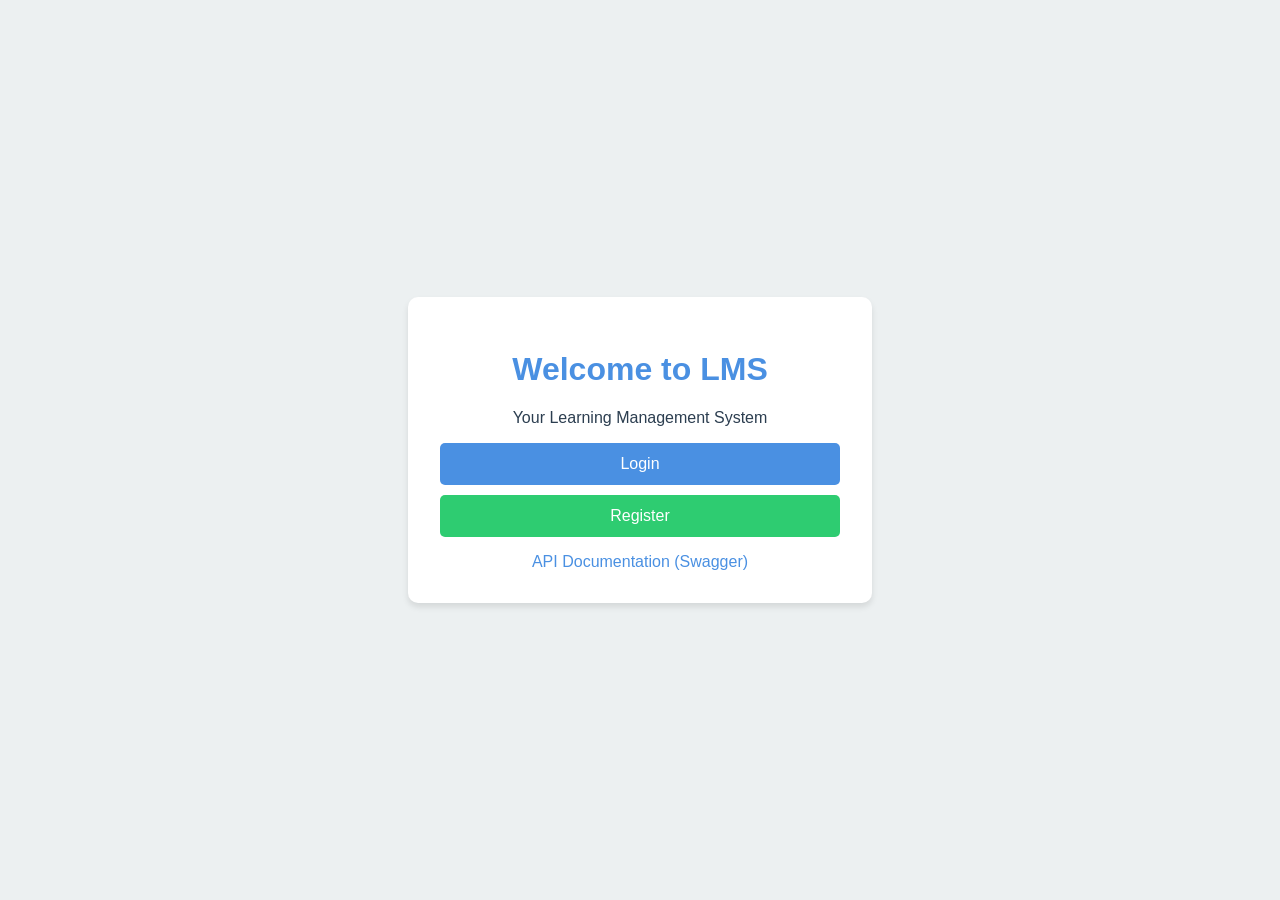
==== src/main/resources/static/index.html @ 873502d7 "dmin dashboards, lecture dashboards" ====
<!DOCTYPE html>
<html lang="en">
<head>
    <meta charset="UTF-8">
    <meta name="viewport" content="width=device-width, initial-scale=1.0">
    <title>LMS - Home</title>
    <link rel="stylesheet" href="css/style.css">
</head>
<body>
    <div class="container">
        <h1>Welcome to LMS</h1>
        <p style="text-align: center;">Your Learning Management System</p>
        <div class="links">
            <button onclick="window.location.href='login.html'">Login</button>
            <div style="height: 10px;"></div>
            <button onclick="window.location.href='register.html'" style="background-color: #2ecc71;">Register</button>
        </div>
        <div class="links">
             <a href="/swagger-ui.html">API Documentation (Swagger)</a>
        </div>
    </div>
</body>
</html>
---- src/main/resources/static/css/style.css ----
:root {
    --primary-color: #4a90e2;
    --secondary-color: #f5f6fa;
    --text-color: #2c3e50;
    --bg-color: #ecf0f1;
    --card-bg: #ffffff;
}

body {
    font-family: 'Segoe UI', Tahoma, Geneva, Verdana, sans-serif;
    background-color: var(--bg-color);
    color: var(--text-color);
    margin: 0;
    padding: 0;
    display: flex;
    justify-content: center;
    align-items: center;
    min-height: 100vh;
}

.container {
    background-color: var(--card-bg);
    padding: 2rem;
    border-radius: 10px;
    box-shadow: 0 4px 6px rgba(0, 0, 0, 0.1);
    width: 100%;
    max-width: 400px;
}

h1,
h2 {
    text-align: center;
    color: var(--primary-color);
}

.form-group {
    margin-bottom: 1.5rem;
}

label {
    display: block;
    margin-bottom: 0.5rem;
    font-weight: bold;
}

input {
    width: 100%;
    padding: 0.75rem;
    border: 1px solid #ddd;
    border-radius: 5px;
    font-size: 1rem;
    box-sizing: border-box;
    /* fix padding issue */
}

button {
    width: 100%;
    padding: 0.75rem;
    background-color: var(--primary-color);
    color: white;
    border: none;
    border-radius: 5px;
    font-size: 1rem;
    cursor: pointer;
    transition: background-color 0.3s;
}

button:hover {
    background-color: #357abd;
}

.links {
    text-align: center;
    margin-top: 1rem;
}

a {
    color: var(--primary-color);
    text-decoration: none;
}

a:hover {
    text-decoration: underline;
}

/* Dashboard specific */
.dashboard-container {
    max-width: 800px;
}

.profile-info {
    margin-bottom: 2rem;
}

/* --- Admin Dashboard Layout --- */
:root {
    --maroon-primary: #800000;
    --maroon-light: #a52a2a;
    --black-bg: #121212;
    --black-sidebar: #1a1a1a;
    --white-text: #f5f5f5;
    --gray-text: #bdc3c7;
    --card-bg-dark: #2c2c2c;
}

.admin-container {
    display: flex;
    width: 100%;
    min-height: 100vh;
    background-color: var(--black-bg);
    color: var(--white-text);
}

/* Sidebar */
.sidebar {
    width: 260px;
    background-color: var(--black-sidebar);
    color: var(--white-text);
    display: flex;
    flex-direction: column;
    box-shadow: 2px 0 10px rgba(0, 0, 0, 0.5);
    border-right: 1px solid #333;
}

.sidebar-header {
    background-color: var(--maroon-primary);
    padding: 1.5rem;
    text-align: center;
    border-bottom: 2px solid #500000;
}

.sidebar-header h3 {
    color: white;
    margin: 0;
    font-size: 1.5rem;
    text-transform: uppercase;
    letter-spacing: 1px;
}

.sidebar-menu {
    list-style: none;
    padding: 0;
    margin: 0;
    flex-grow: 1;
}

.sidebar-menu li {
    padding: 1.2rem;
    cursor: pointer;
    border-bottom: 1px solid #2a2a2a;
    transition: all 0.3s ease;
    color: var(--gray-text);
}

.sidebar-menu li:hover,
.sidebar-menu li.active {
    background-color: var(--maroon-primary);
    color: white;
    padding-left: 1.5rem;
}

.sidebar-menu li i {
    margin-right: 15px;
    width: 25px;
    text-align: center;
}

.logout-btn {
    background-color: #333;
    margin-top: auto;
    border-top: 1px solid #444;
}

.logout-btn:hover {
    background-color: var(--maroon-light) !important;
}

/* Main Content */
.main-content {
    flex-grow: 1;
    padding: 2.5rem;
    background-color: var(--black-bg);
    overflow-y: auto;
}

h2 {
    color: var(--white-text);
    border-bottom: 2px solid var(--maroon-primary);
    padding-bottom: 10px;
    margin-bottom: 20px;
    display: inline-block;
}

.section {
    display: none;
    animation: fadeIn 0.4s ease-out;
}

.section.active {
    display: block;
}

@keyframes fadeIn {
    from {
        opacity: 0;
        transform: translateY(15px);
    }

    to {
        opacity: 1;
        transform: translateY(0);
    }
}

/* Stats */
.stats-container {
    display: grid;
    grid-template-columns: repeat(auto-fit, minmax(220px, 1fr));
    gap: 2rem;
    margin-bottom: 2rem;
}

.stat-card {
    background: linear-gradient(145deg, #2c2c2c, #222);
    padding: 2rem;
    border-radius: 12px;
    box-shadow: 0 4px 15px rgba(0, 0, 0, 0.3);
    text-align: center;
    border-left: 5px solid var(--maroon-primary);
    transition: transform 0.3s;
}

.stat-card:hover {
    transform: translateY(-5px);
}

.stat-card h3 {
    margin-bottom: 0.5rem;
    font-size: 1.1rem;
    color: var(--gray-text);
    text-transform: uppercase;
}

.stat-card p {
    font-size: 2.5rem;
    font-weight: bold;
    color: white;
    margin: 0;
}

/* Tables */
table {
    width: 100%;
    border-collapse: collapse;
    background: #1e1e1e;
    border-radius: 12px;
    overflow: hidden;
    box-shadow: 0 4px 15px rgba(0, 0, 0, 0.3);
    color: var(--gray-text);
}

th,
td {
    padding: 1.2rem;
    text-align: left;
    border-bottom: 1px solid #333;
}

th {
    background-color: var(--maroon-primary);
    color: white;
    text-transform: uppercase;
    font-size: 0.9rem;
    letter-spacing: 0.5px;
}

tr:hover {
    background-color: #2a2a2a;
}

/* Cards (Courses etc) */
.grid-container {
    display: grid;
    grid-template-columns: repeat(auto-fill, minmax(280px, 1fr));
    gap: 2rem;
}

.card {
    background: #1e1e1e;
    padding: 1.5rem;
    border-radius: 12px;
    box-shadow: 0 4px 10px rgba(0, 0, 0, 0.3);
    border-top: 4px solid var(--maroon-primary);
    transition: transform 0.3s;
    color: var(--gray-text);
}

.card:hover {
    transform: translateY(-5px);
    box-shadow: 0 8px 20px rgba(0, 0, 0, 0.5);
}

.card h3 {
    margin-top: 0;
    font-size: 1.4rem;
    color: white;
}

/* Buttons and Actions */
.action-bar {
    margin-bottom: 1.5rem;
    text-align: right;
}

.btn-primary {
    background-color: var(--maroon-primary);
    color: white;
    border: none;
    padding: 0.6rem 1.2rem;
    border-radius: 6px;
    cursor: pointer;
    width: auto;
    font-weight: bold;
    box-shadow: 0 2px 5px rgba(0, 0, 0, 0.2);
    transition: background 0.3s;
}

.btn-primary:hover {
    background-color: #a00000;
}

.btn-secondary {
    background-color: #444;
    color: white;
    border: none;
    padding: 0.4rem 1rem;
    border-radius: 4px;
    cursor: pointer;
    font-size: 0.9rem;
    width: auto;
    margin-left: 5px;
}

.btn-secondary:hover {
    background-color: #666;
}

.btn-danger {
    background-color: #c0392b;
    color: white;
    border: none;
    padding: 0.4rem 1rem;
    border-radius: 4px;
    cursor: pointer;
    font-size: 0.9rem;
    width: auto;
}

.btn-danger:hover {
    background-color: #e74c3c;
}

/* Announcements */
.announcement-item {
    background: #1e1e1e;
    padding: 1.5rem;
    margin-bottom: 1.5rem;
    border-left: 5px solid var(--maroon-primary);
    box-shadow: 0 4px 10px rgba(0, 0, 0, 0.2);
    border-radius: 8px;
    color: var(--gray-text);
}

.announcement-item h4 {
    color: white;
    margin-top: 0;
}

/* Modal */
.modal {
    display: none;
    position: fixed;
    z-index: 1000;
    left: 0;
    top: 0;
    width: 100%;
    height: 100%;
    background-color: rgba(0, 0, 0, 0.7);
    backdrop-filter: blur(5px);
}

.modal-content {
    background-color: #2c2c2c;
    color: white;
    margin: 10% auto;
    padding: 2.5rem;
    border-radius: 12px;
    width: 50%;
    max-width: 500px;
    position: relative;
    box-shadow: 0 10px 30px rgba(0, 0, 0, 0.5);
    border: 1px solid #444;
}

.modal-content input,
.modal-content textarea {
    background-color: #1a1a1a;
    border: 1px solid #444;
    color: white;
    margin-bottom: 1rem;
}

.close {
    position: absolute;
    right: 1.5rem;
    top: 1rem;
    font-size: 1.5rem;
    cursor: pointer;
    color: #999;
}

.close:hover {
    color: white;
}

/* Profile Card */
.profile-card {
    background: #1e1e1e;
    padding: 2.5rem;
    border-radius: 12px;
    box-shadow: 0 5px 15px rgba(0, 0, 0, 0.3);
    max-width: 400px;
    border-top: 5px solid var(--maroon-primary);
    color: var(--gray-text);
}

.profile-card span {
    color: white;
    font-weight: bold;
}
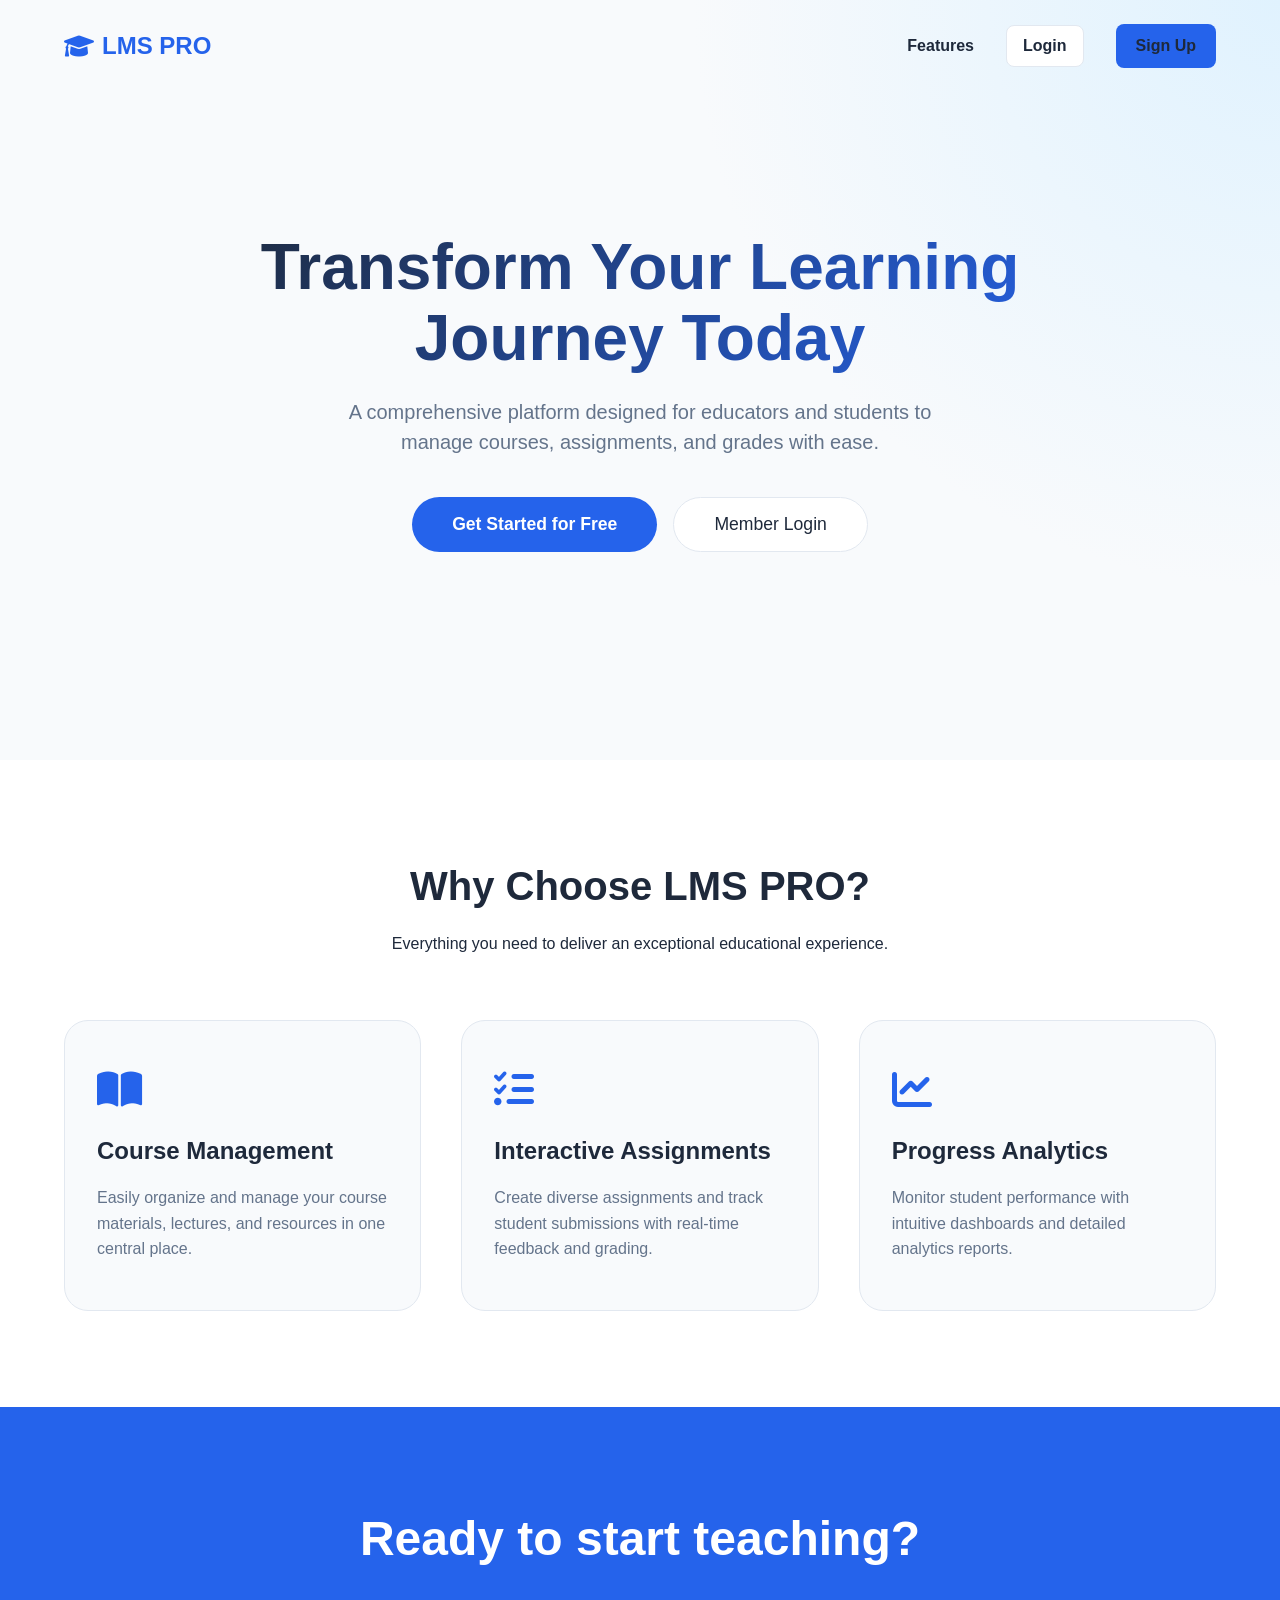
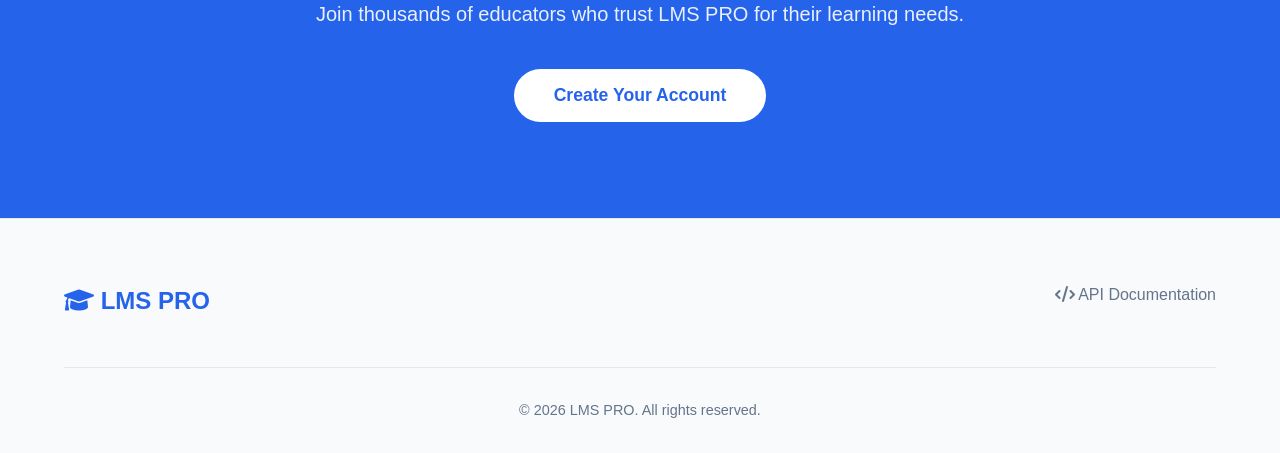
==== commit 6ffff241: "main functtions" ====
--- a/src/main/resources/static/index.html
+++ b/src/main/resources/static/index.html
@@ -1,23 +1,83 @@
 <!DOCTYPE html>
 <html lang="en">
+
 <head>
     <meta charset="UTF-8">
     <meta name="viewport" content="width=device-width, initial-scale=1.0">
-    <title>LMS - Home</title>
+    <title>LMS - Professional Learning Management System</title>
     <link rel="stylesheet" href="css/style.css">
+    <link rel="stylesheet" href="https://cdnjs.cloudflare.com/ajax/libs/font-awesome/6.0.0/css/all.min.css">
 </head>
+
 <body>
-    <div class="container">
-        <h1>Welcome to LMS</h1>
-        <p style="text-align: center;">Your Learning Management System</p>
-        <div class="links">
-            <button onclick="window.location.href='login.html'">Login</button>
-            <div style="height: 10px;"></div>
-            <button onclick="window.location.href='register.html'" style="background-color: #2ecc71;">Register</button>
+    <nav class="landing-nav">
+        <a href="#" class="logo">
+            <i class="fas fa-graduation-cap"></i> LMS PRO
+        </a>
+        <div class="nav-links">
+            <a href="#features">Features</a>
+            <a href="login.html" class="btn-secondary">Login</a>
+            <a href="register.html" class="btn-primary">Sign Up</a>
         </div>
-        <div class="links">
-             <a href="/swagger-ui.html">API Documentation (Swagger)</a>
+    </nav>
+
+    <header class="hero">
+        <h1>Transform Your Learning Journey Today</h1>
+        <p>A comprehensive platform designed for educators and students to manage courses, assignments, and grades with
+            ease.</p>
+        <div class="hero-btns">
+            <button onclick="window.location.href='register.html'" class="btn-primary btn-hero">Get Started for
+                Free</button>
+            <button onclick="window.location.href='login.html'" class="btn-secondary btn-hero">Member Login</button>
         </div>
-    </div>
+    </header>
+
+    <section id="features" class="features">
+        <div class="section-header">
+            <h2>Why Choose LMS PRO?</h2>
+            <p>Everything you need to deliver an exceptional educational experience.</p>
+        </div>
+        <div class="feature-grid">
+            <div class="feature-card">
+                <i class="fas fa-book-open"></i>
+                <h3>Course Management</h3>
+                <p>Easily organize and manage your course materials, lectures, and resources in one central place.</p>
+            </div>
+            <div class="feature-card">
+                <i class="fas fa-tasks"></i>
+                <h3>Interactive Assignments</h3>
+                <p>Create diverse assignments and track student submissions with real-time feedback and grading.</p>
+            </div>
+            <div class="feature-card">
+                <i class="fas fa-chart-line"></i>
+                <h3>Progress Analytics</h3>
+                <p>Monitor student performance with intuitive dashboards and detailed analytics reports.</p>
+            </div>
+        </div>
+    </section>
+
+    <section class="cta-section">
+        <h2>Ready to start teaching?</h2>
+        <p>Join thousands of educators who trust LMS PRO for their learning needs.</p>
+        <button onclick="window.location.href='register.html'" class="btn-primary btn-hero btn-white">Create Your
+            Account</button>
+    </section>
+
+    <footer>
+        <div class="footer-content">
+            <div class="footer-logo">
+                <i class="fas fa-graduation-cap"></i> LMS PRO
+            </div>
+            <div class="footer-links">
+                <a href="/swagger-ui.html" style="color: var(--text-muted); text-decoration: none;">
+                    <i class="fas fa-code"></i> API Documentation
+                </a>
+            </div>
+        </div>
+        <div class="footer-bottom">
+            &copy; 2026 LMS PRO. All rights reserved.
+        </div>
+    </footer>
 </body>
-</html>
+
+</html>
--- a/src/main/resources/static/css/style.css
+++ b/src/main/resources/static/css/style.css
@@ -1,382 +1,454 @@
+/* Professional Light-Blue & White Theme Dashboard Styles */
+
 :root {
-    --primary-color: #4a90e2;
-    --secondary-color: #f5f6fa;
-    --text-color: #2c3e50;
-    --bg-color: #ecf0f1;
-    --card-bg: #ffffff;
-}
-
-body {
-    font-family: 'Segoe UI', Tahoma, Geneva, Verdana, sans-serif;
-    background-color: var(--bg-color);
-    color: var(--text-color);
+    /* Primary Color Palette */
+    --primary: #2563eb;
+    --primary-hover: #1d4ed8;
+    --primary-light: #dbeafe;
+    --primary-soft: #eff6ff;
+
+    /* Neutral Palette */
+    --bg-main: #f8fafc;
+    --bg-white: #ffffff;
+    --bg-sidebar: #ffffff;
+
+    /* Text Palette */
+    --text-main: #1e293b;
+    --text-muted: #64748b;
+    --text-white: #ffffff;
+
+    /* UI Elements */
+    --border: #e2e8f0;
+    --shadow-sm: 0 1px 2px 0 rgb(0 0 0 / 0.05);
+    --shadow: 0 4px 6px -1px rgb(0 0 0 / 0.1), 0 2px 4px -2px rgb(0 0 0 / 0.1);
+    --shadow-md: 0 10px 15px -3px rgb(0 0 0 / 0.1), 0 4px 6px -2px rgb(0 0 0 / 0.05);
+    --shadow-lg: 0 20px 25px -5px rgb(0 0 0 / 0.1), 0 8px 10px -6px rgb(0 0 0 / 0.1);
+    --shadow-xl: 0 25px 50px -12px rgb(0 0 0 / 0.25);
+
+    --glass: rgba(255, 255, 255, 0.7);
+    --glass-border: rgba(255, 255, 255, 0.2);
+    --glass-blur: blur(12px);
+
+    /* Transitions */
+    --transition: all 0.3s cubic-bezier(0.4, 0, 0.2, 1);
+    --transition-slow: all 0.5s cubic-bezier(0.4, 0, 0.2, 1);
+
+    /* Radius */
+    --radius-sm: 0.375rem;
+    --radius: 0.5rem;
+    --radius-md: 0.75rem;
+    --radius-lg: 1rem;
+    --radius-xl: 1.5rem;
+    --radius-2xl: 2rem;
+
+    /* Semantic Colors */
+    --success: #10b981;
+    --success-soft: #ecfdf5;
+    --warning: #f59e0b;
+    --warning-soft: #fffbeb;
+    --danger: #ef4444;
+    --danger-soft: #fef2f2;
+    --info: #0ea5e9;
+    --info-soft: #f0f9ff;
+}
+
+* {
     margin: 0;
     padding: 0;
-    display: flex;
-    justify-content: center;
-    align-items: center;
+    box-sizing: border-box;
+}
+
+body {
+    font-family: 'Inter', -apple-system, BlinkMacSystemFont, "Segoe UI", Roboto, Helvetica, Arial, sans-serif;
+    background-color: var(--bg-main);
+    color: var(--text-main);
+    line-height: 1.5;
+}
+
+/* --- Layout Structure --- */
+.admin-container {
+    display: flex;
     min-height: 100vh;
-}
-
-.container {
-    background-color: var(--card-bg);
-    padding: 2rem;
-    border-radius: 10px;
-    box-shadow: 0 4px 6px rgba(0, 0, 0, 0.1);
-    width: 100%;
-    max-width: 400px;
-}
-
-h1,
-h2 {
-    text-align: center;
-    color: var(--primary-color);
-}
-
-.form-group {
-    margin-bottom: 1.5rem;
-}
-
-label {
-    display: block;
-    margin-bottom: 0.5rem;
-    font-weight: bold;
-}
-
-input {
-    width: 100%;
-    padding: 0.75rem;
-    border: 1px solid #ddd;
-    border-radius: 5px;
-    font-size: 1rem;
-    box-sizing: border-box;
-    /* fix padding issue */
-}
-
-button {
-    width: 100%;
-    padding: 0.75rem;
-    background-color: var(--primary-color);
-    color: white;
-    border: none;
-    border-radius: 5px;
-    font-size: 1rem;
-    cursor: pointer;
-    transition: background-color 0.3s;
-}
-
-button:hover {
-    background-color: #357abd;
-}
-
-.links {
-    text-align: center;
-    margin-top: 1rem;
-}
-
-a {
-    color: var(--primary-color);
-    text-decoration: none;
-}
-
-a:hover {
-    text-decoration: underline;
-}
-
-/* Dashboard specific */
-.dashboard-container {
-    max-width: 800px;
-}
-
-.profile-info {
-    margin-bottom: 2rem;
-}
-
-/* --- Admin Dashboard Layout --- */
-:root {
-    --maroon-primary: #800000;
-    --maroon-light: #a52a2a;
-    --black-bg: #121212;
-    --black-sidebar: #1a1a1a;
-    --white-text: #f5f5f5;
-    --gray-text: #bdc3c7;
-    --card-bg-dark: #2c2c2c;
-}
-
-.admin-container {
-    display: flex;
-    width: 100%;
-    min-height: 100vh;
-    background-color: var(--black-bg);
-    color: var(--white-text);
 }
 
 /* Sidebar */
 .sidebar {
-    width: 260px;
-    background-color: var(--black-sidebar);
-    color: var(--white-text);
+    width: 280px;
+    background: var(--bg-white);
+    border-right: 1px solid var(--border);
     display: flex;
     flex-direction: column;
-    box-shadow: 2px 0 10px rgba(0, 0, 0, 0.5);
-    border-right: 1px solid #333;
+    position: fixed;
+    height: 100vh;
+    z-index: 100;
+    transition: var(--transition);
 }
 
 .sidebar-header {
-    background-color: var(--maroon-primary);
-    padding: 1.5rem;
-    text-align: center;
-    border-bottom: 2px solid #500000;
-}
-
-.sidebar-header h3 {
-    color: white;
-    margin: 0;
-    font-size: 1.5rem;
-    text-transform: uppercase;
-    letter-spacing: 1px;
+    padding: 2.5rem 1.5rem;
+    display: flex;
+    align-items: center;
+    gap: 1rem;
+    border-bottom: 1px solid var(--bg-main);
+}
+
+.sidebar-header h3,
+.sidebar-header h2 {
+    color: var(--primary);
+    font-weight: 700;
+    font-size: 1.25rem;
+    display: flex;
+    align-items: center;
+    gap: 0.75rem;
 }
 
 .sidebar-menu {
     list-style: none;
-    padding: 0;
-    margin: 0;
+    padding: 0 1rem;
     flex-grow: 1;
 }
 
 .sidebar-menu li {
-    padding: 1.2rem;
+    padding: 0.75rem 1rem;
+    margin-bottom: 0.5rem;
+    border-radius: 0.5rem;
     cursor: pointer;
-    border-bottom: 1px solid #2a2a2a;
-    transition: all 0.3s ease;
-    color: var(--gray-text);
+    color: var(--text-muted);
+    font-weight: 500;
+    transition: all 0.2s;
+    display: flex;
+    align-items: center;
+    gap: 1rem;
+}
+
+.sidebar-menu li i {
+    width: 20px;
+    text-align: center;
+    font-size: 1.1rem;
 }
 
 .sidebar-menu li:hover,
 .sidebar-menu li.active {
-    background-color: var(--maroon-primary);
-    color: white;
-    padding-left: 1.5rem;
-}
-
-.sidebar-menu li i {
-    margin-right: 15px;
-    width: 25px;
+    background-color: var(--primary-soft);
+    color: var(--primary);
+}
+
+.logout-btn {
+    margin: 1rem;
+    padding: 0.75rem 1rem;
+    border-radius: 0.5rem;
+    background-color: #fee2e2;
+    color: #ef4444 !important;
+    font-weight: 600;
     text-align: center;
-}
-
-.logout-btn {
-    background-color: #333;
-    margin-top: auto;
-    border-top: 1px solid #444;
+    cursor: pointer;
+    transition: background 0.2s;
 }
 
 .logout-btn:hover {
-    background-color: var(--maroon-light) !important;
-}
-
-/* Main Content */
+    background-color: #fecaca;
+}
+
+/* Main Content Area */
 .main-content {
+    margin-left: 260px;
     flex-grow: 1;
-    padding: 2.5rem;
-    background-color: var(--black-bg);
-    overflow-y: auto;
-}
-
-h2 {
-    color: var(--white-text);
-    border-bottom: 2px solid var(--maroon-primary);
-    padding-bottom: 10px;
-    margin-bottom: 20px;
-    display: inline-block;
+    padding: 2rem 3rem;
+}
+
+.action-bar input[type="text"] {
+    padding: 0.75rem 1.25rem;
+    border-radius: 50px;
+    border: 1px solid var(--border);
+    font-size: 0.9rem;
+    transition: all 0.3s ease;
+    background: white;
+    box-shadow: 0 2px 4px rgba(0, 0, 0, 0.02);
+}
+
+.action-bar input[type="text"]:focus {
+    border-color: var(--primary);
+    box-shadow: 0 0 0 4px var(--primary-soft);
+    outline: none;
+    width: 350px !important;
+}
+
+.filter-bar input,
+.filter-bar select {
+    border-radius: 50px !important;
+    padding-left: 1.5rem !important;
+    padding-right: 1.5rem !important;
+}
+
+header {
+    display: flex;
+    justify-content: space-between;
+    align-items: center;
+    margin-bottom: 2.5rem;
+}
+
+header h1 {
+    font-size: 1.875rem;
+    font-weight: 700;
+    color: var(--text-main);
+}
+
+/* --- UI Components --- */
+
+/* Stat Cards */
+.stats-container,
+.stats-grid,
+.stats-overview {
+    display: grid;
+    grid-template-columns: repeat(auto-fit, minmax(240px, 1fr));
+    gap: 1.5rem;
+    margin-bottom: 2.5rem;
+}
+
+.stat-card {
+    background: var(--bg-white);
+    padding: 1.75rem;
+    border-radius: var(--radius-xl);
+    border: 1px solid var(--border);
+    box-shadow: var(--shadow);
+    display: flex;
+    align-items: center;
+    gap: 1.5rem;
+    transition: var(--transition);
+    position: relative;
+    overflow: hidden;
+}
+
+.stat-card::after {
+    content: '';
+    position: absolute;
+    top: 0;
+    right: 0;
+    width: 100px;
+    height: 100px;
+    background: linear-gradient(135deg, transparent, rgba(37, 99, 235, 0.03));
+    border-radius: 0 0 0 100%;
+}
+
+.stat-card:hover {
+    transform: translateY(-5px);
+    box-shadow: var(--shadow-lg);
+    border-color: var(--primary-light);
+}
+
+.stat-icon {
+    width: 56px;
+    height: 56px;
+    border-radius: var(--radius-lg);
+    display: flex;
+    align-items: center;
+    justify-content: center;
+    font-size: 1.5rem;
+    flex-shrink: 0;
+}
+
+.stat-icon.blue {
+    background: var(--info-soft);
+    color: var(--info);
+}
+
+.stat-icon.green {
+    background: var(--success-soft);
+    color: var(--success);
+}
+
+.stat-icon.amber {
+    background: var(--warning-soft);
+    color: var(--warning);
+}
+
+.stat-info h3 {
+    font-size: 0.85rem;
+    color: var(--text-muted);
+    font-weight: 600;
+    margin-bottom: 0.25rem;
+    text-transform: uppercase;
+    letter-spacing: 0.5px;
+}
+
+.stat-info .value {
+    font-size: 1.75rem;
+    font-weight: 800;
+    color: var(--text-main);
+    line-height: 1;
+}
+
+/* Premium Card & Glassmorphism */
+.premium-card {
+    background: var(--bg-white);
+    padding: 2rem;
+    border-radius: var(--radius-xl);
+    border: 1px solid var(--border);
+    box-shadow: var(--shadow);
+    transition: var(--transition);
+}
+
+.premium-card:hover {
+    box-shadow: var(--shadow-md);
+}
+
+.premium-hover {
+    transition: var(--transition);
+}
+
+.premium-hover:hover {
+    background: var(--bg-white);
+    transform: scale(1.02);
 }
 
 .section {
     display: none;
-    animation: fadeIn 0.4s ease-out;
+    opacity: 0;
+    transform: translateY(10px);
+    transition: var(--transition);
 }
 
 .section.active {
     display: block;
-}
-
-@keyframes fadeIn {
-    from {
-        opacity: 0;
-        transform: translateY(15px);
-    }
-
-    to {
-        opacity: 1;
-        transform: translateY(0);
-    }
-}
-
-/* Stats */
-.stats-container {
-    display: grid;
-    grid-template-columns: repeat(auto-fit, minmax(220px, 1fr));
-    gap: 2rem;
-    margin-bottom: 2rem;
-}
-
-.stat-card {
-    background: linear-gradient(145deg, #2c2c2c, #222);
-    padding: 2rem;
-    border-radius: 12px;
-    box-shadow: 0 4px 15px rgba(0, 0, 0, 0.3);
-    text-align: center;
-    border-left: 5px solid var(--maroon-primary);
-    transition: transform 0.3s;
-}
-
-.stat-card:hover {
-    transform: translateY(-5px);
-}
-
-.stat-card h3 {
-    margin-bottom: 0.5rem;
-    font-size: 1.1rem;
-    color: var(--gray-text);
-    text-transform: uppercase;
-}
-
-.stat-card p {
-    font-size: 2.5rem;
-    font-weight: bold;
-    color: white;
-    margin: 0;
+    opacity: 1;
+    transform: translateY(0);
+}
+
+h2 {
+    font-size: 1.5rem;
+    font-weight: 600;
+    color: var(--text-main);
+    margin-bottom: 1.5rem;
+    border: none;
+    padding: 0;
 }
 
 /* Tables */
 table {
     width: 100%;
-    border-collapse: collapse;
-    background: #1e1e1e;
-    border-radius: 12px;
+    border-collapse: separate;
+    border-spacing: 0;
+    background-color: var(--bg-white);
+    border-radius: 0.75rem;
     overflow: hidden;
-    box-shadow: 0 4px 15px rgba(0, 0, 0, 0.3);
-    color: var(--gray-text);
-}
-
-th,
+    border: 1px solid var(--border);
+    box-shadow: var(--shadow);
+}
+
+th {
+    background-color: var(--bg-main);
+    color: var(--text-muted);
+    font-weight: 600;
+    font-size: 0.75rem;
+    text-transform: uppercase;
+    letter-spacing: 0.05em;
+    padding: 1rem 1.5rem;
+    text-align: left;
+    border-bottom: 1px solid var(--border);
+}
+
 td {
-    padding: 1.2rem;
-    text-align: left;
-    border-bottom: 1px solid #333;
-}
-
-th {
-    background-color: var(--maroon-primary);
+    padding: 1rem 1.5rem;
+    border-bottom: 1px solid var(--border);
+    color: var(--text-main);
+    font-size: 0.875rem;
+}
+
+tr:last-child td {
+    border-bottom: none;
+}
+
+tr:hover td {
+    background-color: var(--primary-soft);
+}
+
+/* Badges */
+.badge {
+    padding: 0.25rem 0.625rem;
+    border-radius: 9999px;
+    font-size: 0.75rem;
+    font-weight: 600;
+}
+
+.badge-primary {
+    background-color: var(--primary-soft);
+    color: var(--primary);
+}
+
+.badge-secondary {
+    background-color: var(--bg-main);
+    color: var(--text-muted);
+}
+
+.badge-success {
+    background-color: #ecfdf5;
+    color: #065f46;
+}
+
+.badge-danger {
+    background-color: #fef2f2;
+    color: #991b1b;
+}
+
+/* Buttons */
+.btn-primary {
+    background-color: var(--primary);
     color: white;
-    text-transform: uppercase;
-    font-size: 0.9rem;
-    letter-spacing: 0.5px;
-}
-
-tr:hover {
-    background-color: #2a2a2a;
-}
-
-/* Cards (Courses etc) */
-.grid-container {
-    display: grid;
-    grid-template-columns: repeat(auto-fill, minmax(280px, 1fr));
-    gap: 2rem;
-}
-
-.card {
-    background: #1e1e1e;
-    padding: 1.5rem;
-    border-radius: 12px;
-    box-shadow: 0 4px 10px rgba(0, 0, 0, 0.3);
-    border-top: 4px solid var(--maroon-primary);
-    transition: transform 0.3s;
-    color: var(--gray-text);
-}
-
-.card:hover {
-    transform: translateY(-5px);
-    box-shadow: 0 8px 20px rgba(0, 0, 0, 0.5);
-}
-
-.card h3 {
-    margin-top: 0;
-    font-size: 1.4rem;
-    color: white;
-}
-
-/* Buttons and Actions */
-.action-bar {
-    margin-bottom: 1.5rem;
-    text-align: right;
-}
-
-.btn-primary {
-    background-color: var(--maroon-primary);
-    color: white;
+    padding: 0.625rem 1.25rem;
+    border-radius: 0.5rem;
+    font-weight: 600;
     border: none;
-    padding: 0.6rem 1.2rem;
-    border-radius: 6px;
     cursor: pointer;
-    width: auto;
-    font-weight: bold;
-    box-shadow: 0 2px 5px rgba(0, 0, 0, 0.2);
-    transition: background 0.3s;
+    transition: background 0.2s;
 }
 
 .btn-primary:hover {
-    background-color: #a00000;
+    background-color: var(--primary-hover);
 }
 
 .btn-secondary {
-    background-color: #444;
-    color: white;
-    border: none;
-    padding: 0.4rem 1rem;
-    border-radius: 4px;
+    background-color: var(--bg-white);
+    color: var(--text-main);
+    border: 1px solid var(--border);
+    padding: 0.5rem 1rem;
+    border-radius: 0.5rem;
+    font-weight: 500;
     cursor: pointer;
-    font-size: 0.9rem;
-    width: auto;
-    margin-left: 5px;
+    transition: all 0.2s;
 }
 
 .btn-secondary:hover {
-    background-color: #666;
+    background-color: var(--bg-main);
+    border-color: var(--text-muted);
 }
 
 .btn-danger {
-    background-color: #c0392b;
-    color: white;
-    border: none;
-    padding: 0.4rem 1rem;
-    border-radius: 4px;
+    background-color: #fee2e2;
+    color: #ef4444;
+    padding: 0.5rem 1rem;
+    border-radius: 0.5rem;
+    font-weight: 600;
+    border: 1px solid #fecaca;
     cursor: pointer;
-    font-size: 0.9rem;
-    width: auto;
+    transition: all 0.2s;
 }
 
 .btn-danger:hover {
-    background-color: #e74c3c;
-}
-
-/* Announcements */
-.announcement-item {
-    background: #1e1e1e;
-    padding: 1.5rem;
-    margin-bottom: 1.5rem;
-    border-left: 5px solid var(--maroon-primary);
-    box-shadow: 0 4px 10px rgba(0, 0, 0, 0.2);
-    border-radius: 8px;
-    color: var(--gray-text);
-}
-
-.announcement-item h4 {
-    color: white;
-    margin-top: 0;
-}
-
-/* Modal */
+    background-color: #fecaca;
+}
+
+.btn-sm {
+    padding: 0.25rem 0.75rem;
+    font-size: 0.75rem;
+}
+
+.btn-group {
+    display: flex;
+    gap: 0.5rem;
+    justify-content: flex-end;
+}
+
+/* Modals - Absolute Hidden */
 .modal {
     display: none;
     position: fixed;
@@ -385,56 +457,648 @@
     top: 0;
     width: 100%;
     height: 100%;
-    background-color: rgba(0, 0, 0, 0.7);
-    backdrop-filter: blur(5px);
+    overflow: auto;
+    background-color: rgba(15, 23, 42, 0.6);
+    backdrop-filter: blur(8px);
+    align-items: center;
+    justify-content: center;
 }
 
 .modal-content {
-    background-color: #2c2c2c;
-    color: white;
-    margin: 10% auto;
-    padding: 2.5rem;
-    border-radius: 12px;
-    width: 50%;
-    max-width: 500px;
+    background-color: var(--bg-white);
+    border-radius: 1rem;
+    padding: 2rem;
+    box-shadow: var(--shadow-lg);
+    border: 1px solid var(--border);
+    margin: 5% auto;
+    max-width: 600px;
     position: relative;
-    box-shadow: 0 10px 30px rgba(0, 0, 0, 0.5);
-    border: 1px solid #444;
+}
+
+.modal-content h3 {
+    font-size: 1.25rem;
+    font-weight: 700;
+    color: var(--text-main);
+    margin-bottom: 1.5rem;
 }
 
 .modal-content input,
+.modal-content select,
 .modal-content textarea {
-    background-color: #1a1a1a;
-    border: 1px solid #444;
-    color: white;
+    width: 100%;
+    padding: 0.75rem;
+    border-radius: 0.5rem;
+    border: 1px solid var(--border);
+    background-color: var(--bg-white);
+    color: var(--text-main);
     margin-bottom: 1rem;
+    font-family: inherit;
+}
+
+/* Premium Components */
+.premium-card {
+    background: var(--bg-white);
+    padding: 2rem;
+    border-radius: var(--radius-xl);
+    border: 1px solid var(--border);
+    box-shadow: var(--shadow);
+    transition: var(--transition);
+}
+
+.premium-hover:hover {
+    transform: translateY(-4px);
+    box-shadow: var(--shadow-lg);
+    border-color: var(--primary-light);
+}
+
+.badge {
+    padding: 0.35rem 0.75rem;
+    border-radius: 50px;
+    font-size: 0.75rem;
+    font-weight: 700;
+    text-transform: uppercase;
+    letter-spacing: 0.5px;
+}
+
+.badge-primary {
+    background: var(--primary-soft);
+    color: var(--primary);
+}
+
+.badge-success {
+    background: var(--success-soft);
+    color: var(--success);
+}
+
+.badge-warning {
+    background: var(--warning-soft);
+    color: var(--warning);
+}
+
+.badge-danger {
+    background: var(--danger-soft);
+    color: var(--danger);
+}
+
+.badge-info {
+    background: var(--info-soft);
+    color: var(--info);
+}
+
+.badge-secondary {
+    background: var(--bg-main);
+    color: var(--text-muted);
+}
+
+.tab-btn.active {
+    background: var(--primary) !important;
+    color: white !important;
+    box-shadow: 0 4px 12px rgba(37, 99, 235, 0.2);
+}
+
+/* Scrollbar Refinement */
+::-webkit-scrollbar {
+    width: 8px;
+}
+
+::-webkit-scrollbar-track {
+    background: var(--bg-main);
+}
+
+::-webkit-scrollbar-thumb {
+    background: #cbd5e1;
+    border-radius: 10px;
+}
+
+::-webkit-scrollbar-thumb:hover {
+    background: #94a3b8;
 }
 
 .close {
-    position: absolute;
-    right: 1.5rem;
-    top: 1rem;
-    font-size: 1.5rem;
-    cursor: pointer;
-    color: #999;
+    color: var(--text-muted);
 }
 
 .close:hover {
-    color: white;
+    color: var(--text-main);
+}
+
+/* Grid Layouts */
+.grid-container {
+    display: grid;
+    grid-template-columns: repeat(auto-fill, minmax(300px, 1fr));
+    gap: 1.5rem;
+}
+
+.card {
+    background-color: var(--bg-white);
+    padding: 1.5rem;
+    border-radius: 1rem;
+    border: 1px solid var(--border);
+    box-shadow: var(--shadow);
+}
+
+/* Announcement Item */
+.announcement-item {
+    background-color: var(--bg-white);
+    padding: 1.5rem;
+    border-radius: 0.75rem;
+    border: 1px solid var(--border);
+    border-left: 4px solid var(--primary);
+    margin-bottom: 1rem;
+}
+
+.announcement-item h4 {
+    font-size: 1.125rem;
+    font-weight: 600;
+    margin-bottom: 0.5rem;
+    color: var(--text-main);
 }
 
 /* Profile Card */
 .profile-card {
-    background: #1e1e1e;
+    background-color: var(--bg-white);
+    padding: 2rem;
+    border-radius: 1rem;
+    border: 1px solid var(--border);
+    box-shadow: var(--shadow);
+    max-width: 500px;
+    border-top: none;
+}
+
+/* Authentication Pages */
+.auth-body {
+    background: linear-gradient(135deg, #f0f9ff 0%, #e0f2fe 100%);
+    min-height: 100vh;
+    display: flex;
+    align-items: center;
+    justify-content: center;
+    margin: 0;
+    font-family: 'Inter', sans-serif;
+}
+
+.auth-card {
+    background: white;
+    width: 100%;
+    max-width: 400px;
     padding: 2.5rem;
-    border-radius: 12px;
-    box-shadow: 0 5px 15px rgba(0, 0, 0, 0.3);
-    max-width: 400px;
-    border-top: 5px solid var(--maroon-primary);
-    color: var(--gray-text);
-}
-
-.profile-card span {
+    border-radius: 1.5rem;
+    box-shadow: 0 25px 50px -12px rgba(0, 0, 0, 0.08);
+    border: 1px solid var(--border);
+}
+
+.auth-header {
+    text-align: center;
+    margin-bottom: 2rem;
+}
+
+.auth-header h2 {
+    color: var(--text-main);
+    font-size: 1.75rem;
+    font-weight: 800;
+    margin-bottom: 0.5rem;
+}
+
+.auth-header p {
+    color: var(--text-muted);
+    font-size: 0.9rem;
+}
+
+.auth-form .form-group {
+    margin-bottom: 1.25rem;
+}
+
+.auth-form label {
+    display: block;
+    margin-bottom: 0.5rem;
+    font-size: 0.875rem;
+    font-weight: 600;
+    color: var(--text-main);
+}
+
+.input-icon-group {
+    position: relative;
+    display: flex;
+    align-items: center;
+}
+
+.input-icon-group i {
+    position: absolute;
+    left: 1rem;
+    color: var(--primary);
+    font-size: 1rem;
+}
+
+.input-icon-group input,
+.input-icon-group select {
+    width: 100%;
+    padding: 0.75rem 1rem 0.75rem 2.75rem !important;
+    border-radius: 0.75rem;
+    border: 1px solid var(--border);
+    background: var(--bg-main);
+    color: var(--text-main);
+    font-family: inherit;
+    transition: all 0.2s;
+}
+
+.input-icon-group input:focus,
+.input-icon-group select:focus {
+    outline: none;
+    border-color: var(--primary);
+    background: white;
+    box-shadow: 0 0 0 4px var(--primary-soft);
+}
+
+.auth-footer {
+    margin-top: 1.5rem;
+    text-align: center;
+    font-size: 0.875rem;
+    color: var(--text-muted);
+}
+
+.auth-footer a {
+    color: var(--primary);
+    font-weight: 600;
+    text-decoration: none;
+}
+
+.auth-footer a:hover {
+    text-decoration: underline;
+}
+
+.auth-btn {
+    width: 100%;
+    padding: 0.875rem;
+    font-size: 1rem;
+    font-weight: 700;
+    margin-top: 1rem;
+}
+
+/* --- Notifications --- */
+.header-right {
+    display: flex;
+    align-items: center;
+    gap: 1.5rem;
+}
+
+.notification-bell-container {
+    position: relative;
+    display: inline-block;
+}
+
+.notification-bell {
+    cursor: pointer;
+    font-size: 1.25rem;
+    color: var(--text-muted);
+    transition: color 0.2s;
+    padding: 0.5rem;
+}
+
+.notification-bell:hover {
+    color: var(--primary);
+}
+
+.notification-badge {
+    position: absolute;
+    top: 2px;
+    right: 2px;
+    background: var(--danger);
     color: white;
-    font-weight: bold;
+    font-size: 0.65rem;
+    width: 16px;
+    height: 16px;
+    border-radius: 50%;
+    display: flex;
+    align-items: center;
+    justify-content: center;
+    font-weight: 700;
+}
+
+.notification-dropdown {
+    position: absolute;
+    top: 100%;
+    right: 0;
+    width: 320px;
+    background: white;
+    border: 1px solid var(--border);
+    border-radius: 0.75rem;
+    box-shadow: var(--shadow-lg);
+    display: none;
+    z-index: 1000;
+    margin-top: 10px;
+}
+
+.notification-dropdown.active {
+    display: block;
+}
+
+.notification-header {
+    padding: 1rem;
+    border-bottom: 1px solid var(--border);
+    display: flex;
+    justify-content: space-between;
+    align-items: center;
+}
+
+.notification-header h4 {
+    margin: 0;
+    font-size: 0.9rem;
+    color: var(--text-main);
+}
+
+.notification-list {
+    max-height: 350px;
+    overflow-y: auto;
+}
+
+.notification-item {
+    padding: 1rem;
+    border-bottom: 1px solid var(--bg-main);
+    cursor: pointer;
+    transition: background 0.2s;
+}
+
+.notification-item:hover {
+    background: var(--primary-soft);
+}
+
+.notification-item.unread {
+    border-left: 3px solid var(--primary);
+    background: #f8fafc;
+}
+
+.notification-item h5 {
+    font-size: 0.85rem;
+    margin: 0 0 0.25rem;
+    color: var(--text-main);
+}
+
+.notification-item p {
+    font-size: 0.8rem;
+    margin: 0;
+    color: var(--text-muted);
+    line-height: 1.4;
+}
+
+.notification-item .time {
+    font-size: 0.7rem;
+    color: #94a3b8;
+    margin-top: 0.5rem;
+    display: block;
+}
+
+/* --- Landing Page Sections --- */
+
+/* Navigation */
+.landing-nav {
+    display: flex;
+    justify-content: space-between;
+    align-items: center;
+    padding: 1.5rem 5%;
+    background: transparent;
+    position: absolute;
+    top: 0;
+    left: 0;
+    right: 0;
+    z-index: 1000;
+}
+
+.landing-nav .logo {
+    font-size: 1.5rem;
+    font-weight: 800;
+    color: var(--primary);
+    text-decoration: none;
+    display: flex;
+    align-items: center;
+    gap: 0.5rem;
+}
+
+.nav-links {
+    display: flex;
+    gap: 2rem;
+    align-items: center;
+}
+
+.nav-links a {
+    text-decoration: none;
+    color: var(--text-main);
+    font-weight: 600;
+    transition: color 0.2s;
+}
+
+.nav-links a:hover {
+    color: var(--primary);
+}
+
+/* Hero Section */
+.hero {
+    padding: 10rem 5% 6rem;
+    background: radial-gradient(circle at top right, #e0f2fe 0%, #f8fafc 40%);
+    text-align: center;
+    min-height: 80vh;
+    display: flex;
+    flex-direction: column;
+    align-items: center;
+    justify-content: center;
+}
+
+.hero h1 {
+    font-size: 4rem;
+    font-weight: 800;
+    line-height: 1.1;
+    margin-bottom: 1.5rem;
+    max-width: 900px;
+    background: linear-gradient(135deg, var(--text-main) 0%, var(--primary) 100%);
+    -webkit-background-clip: text;
+    background-clip: text;
+    -webkit-text-fill-color: transparent;
+}
+
+.hero p {
+    font-size: 1.25rem;
+    color: var(--text-muted);
+    max-width: 600px;
+    margin-bottom: 2.5rem;
+}
+
+.hero-btns {
+    display: flex;
+    gap: 1rem;
+}
+
+.btn-hero {
+    padding: 1rem 2.5rem;
+    font-size: 1.1rem;
+    border-radius: 50px;
+}
+
+/* Features Section */
+.features {
+    padding: 6rem 5%;
+    background: white;
+}
+
+.section-header {
+    text-align: center;
+    margin-bottom: 4rem;
+}
+
+.section-header h2 {
+    font-size: 2.5rem;
+    font-weight: 800;
+    margin-bottom: 1rem;
+    color: var(--text-main);
+}
+
+.feature-grid {
+    display: grid;
+    grid-template-columns: repeat(auto-fit, minmax(300px, 1fr));
+    gap: 2.5rem;
+}
+
+.feature-card {
+    padding: 3rem 2rem;
+    background: var(--bg-main);
+    border-radius: 1.5rem;
+    transition: all 0.3s ease;
+    border: 1px solid var(--border);
+}
+
+.feature-card:hover {
+    background: white;
+    transform: translateY(-10px);
+    box-shadow: var(--shadow-lg);
+    border-color: var(--primary-light);
+}
+
+.feature-card i {
+    font-size: 2.5rem;
+    color: var(--primary);
+    margin-bottom: 1.5rem;
+}
+
+.feature-card h3 {
+    font-size: 1.5rem;
+    margin-bottom: 1rem;
+    font-weight: 700;
+}
+
+.feature-card p {
+    color: var(--text-muted);
+    line-height: 1.6;
+}
+
+/* CTA Section */
+.cta-section {
+    padding: 6rem 5%;
+    background: var(--primary);
+    color: white;
+    text-align: center;
+}
+
+.cta-section h2 {
+    color: white;
+    font-size: 3rem;
+    margin-bottom: 1.5rem;
+}
+
+.cta-section p {
+    font-size: 1.25rem;
+    margin-bottom: 2.5rem;
+    opacity: 0.9;
+}
+
+.btn-white {
+    background: white;
+    color: var(--primary);
+}
+
+.btn-white:hover {
+    background: #f1f5f9;
+}
+
+/* Footer */
+footer {
+    padding: 4rem 5% 2rem;
+    background: var(--bg-main);
+    border-top: 1px solid var(--border);
+}
+
+.footer-content {
+    display: flex;
+    justify-content: space-between;
+    margin-bottom: 3rem;
+}
+
+.footer-logo {
+    font-size: 1.5rem;
+    font-weight: 800;
+    color: var(--primary);
+}
+
+.footer-bottom {
+    text-align: center;
+    padding-top: 2rem;
+    border-top: 1px solid var(--border);
+    color: var(--text-muted);
+    font-size: 0.9rem;
+}
+
+/* Responsive Landing */
+@media (max-width: 768px) {
+    .hero h1 {
+        font-size: 2.5rem;
+    }
+
+    .landing-nav {
+        padding: 1rem 5%;
+    }
+
+    .nav-links {
+        display: none;
+    }
+
+    .hero-btns {
+        flex-direction: column;
+        width: 100%;
+    }
+}
+
+/* Dashboard Sidebar Responsiveness */
+@media (max-width: 1024px) {
+    .sidebar {
+        width: 80px;
+    }
+
+    .sidebar-header h3 span,
+    .sidebar-menu li span,
+    .logout-btn span {
+        display: none;
+    }
+
+    .main-content {
+        margin-left: 80px;
+        padding: 2rem;
+    }
+}
+
+@media (max-width: 768px) {
+    .sidebar {
+        transform: translateX(-100%);
+    }
+
+    .sidebar.mobile-active {
+        transform: translateX(0);
+        width: 280px !important;
+    }
+
+    .sidebar.mobile-active .sidebar-header h3 span,
+    .sidebar.mobile-active .sidebar-menu li span,
+    .sidebar.mobile-active .logout-btn span {
+        display: inline;
+    }
+
+    .main-content {
+        margin-left: 0;
+        padding: 1.5rem;
+    }
 }
